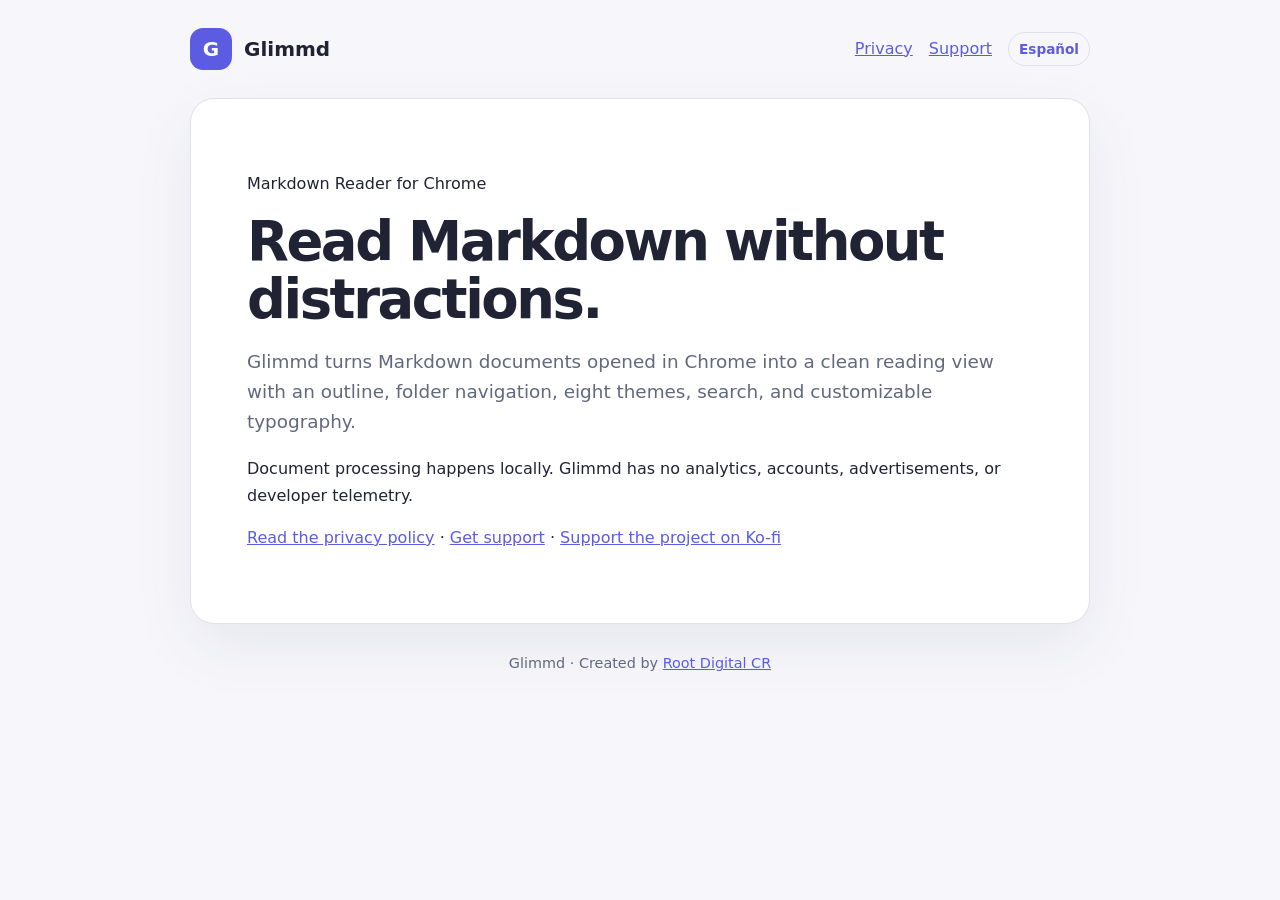
==== index.html @ d83b4c37 "Add files via upload" ====
<!doctype html>
<html lang="en">
<head>
  <meta charset="utf-8">
  <meta name="viewport" content="width=device-width, initial-scale=1">
  <meta name="description" content="Official public information, privacy policy, and support for the Glimmd Chrome extension.">
  <title>Glimmd — Markdown Reader</title>
  <link rel="stylesheet" href="styles.css">
</head>
<body>
  <header>
    <a class="brand" href="index.html"><span class="mark">G</span><strong>Glimmd</strong></a>
    <nav><a href="privacy.html">Privacy</a><a href="support.html">Support</a><a class="language-link" href="es/" lang="es">Español</a></nav>
  </header>
  <main>
    <p>Markdown Reader for Chrome</p>
    <h1>Read Markdown without distractions.</h1>
    <p class="lead">Glimmd turns Markdown documents opened in Chrome into a clean reading view with an outline, folder navigation, eight themes, search, and customizable typography.</p>
    <p>Document processing happens locally. Glimmd has no analytics, accounts, advertisements, or developer telemetry.</p>
    <p><a href="privacy.html">Read the privacy policy</a> · <a href="support.html">Get support</a> · <a href="https://ko-fi.com/rootdigitalcr" rel="noopener noreferrer">Support the project on Ko-fi</a></p>
  </main>
  <footer>Glimmd · Created by <a href="https://root-cr.com/" rel="noopener noreferrer">Root Digital CR</a></footer>
</body>
</html>
---- styles.css ----
:root {
  color-scheme: light dark;
  --bg: #f7f7fb;
  --card: #ffffff;
  --text: #202334;
  --muted: #62687d;
  --line: #dfe1eb;
  --accent: #5b5ce2;
  font-family: Inter, ui-sans-serif, system-ui, -apple-system, BlinkMacSystemFont, "Segoe UI", sans-serif;
}

* { box-sizing: border-box; }
body { margin: 0; background: var(--bg); color: var(--text); line-height: 1.65; }
header, main, footer { width: min(900px, calc(100% - 32px)); margin-inline: auto; }
header { display: flex; align-items: center; justify-content: space-between; gap: 20px; padding: 28px 0; }
.brand { display: flex; align-items: center; gap: 12px; color: inherit; text-decoration: none; font-size: 1.25rem; }
.mark { display: grid; place-items: center; width: 42px; height: 42px; border-radius: 13px; background: var(--accent); color: #fff; font-weight: 800; }
nav { display: flex; align-items: center; flex-wrap: wrap; gap: 16px; }
nav a, main a, footer a { color: var(--accent); }
.language-link { padding: 5px 10px; border: 1px solid var(--line); border-radius: 999px; text-decoration: none; font-size: .85rem; font-weight: 700; }
main { padding: clamp(24px, 5vw, 56px); border: 1px solid var(--line); border-radius: 24px; background: var(--card); box-shadow: 0 22px 60px rgba(43, 45, 90, .08); }
h1 { margin: .2em 0 .35em; font-size: clamp(2rem, 5vw, 3.4rem); line-height: 1.05; letter-spacing: -.045em; }
h2 { margin-top: 2em; font-size: 1.35rem; }
.lead { color: var(--muted); font-size: 1.15rem; }
.notice { padding: 14px 18px; border-left: 4px solid var(--accent); border-radius: 8px; background: color-mix(in srgb, var(--accent) 8%, var(--card)); }
footer { padding: 28px 0 48px; color: var(--muted); font-size: .9rem; text-align: center; }

@media (prefers-color-scheme: dark) {
  :root { --bg: #101119; --card: #181a25; --text: #f1f2fa; --muted: #aeb2c7; --line: #303345; }
}

@media (max-width: 620px) {
  header { align-items: flex-start; flex-direction: column; }
  main { border-radius: 18px; }
}
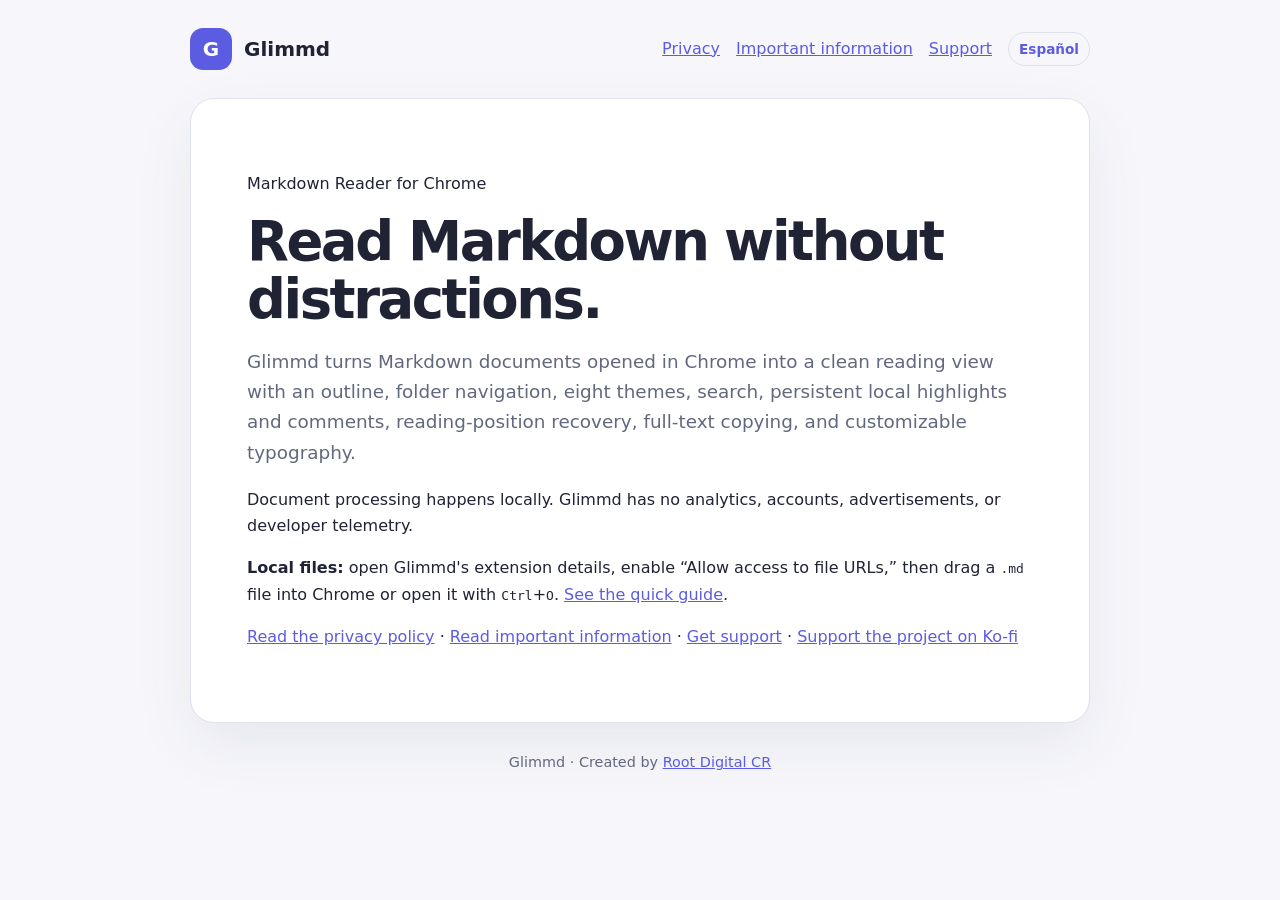
==== commit 15e0fea2: "Add files via upload" ====
--- a/index.html
+++ b/index.html
@@ -10,14 +10,15 @@
 <body>
   <header>
     <a class="brand" href="index.html"><span class="mark">G</span><strong>Glimmd</strong></a>
-    <nav><a href="privacy.html">Privacy</a><a href="support.html">Support</a><a class="language-link" href="es/" lang="es">Español</a></nav>
+    <nav><a href="privacy.html">Privacy</a><a href="important-information.html">Important information</a><a href="support.html">Support</a><a class="language-link" href="es/" lang="es">Español</a></nav>
   </header>
   <main>
     <p>Markdown Reader for Chrome</p>
     <h1>Read Markdown without distractions.</h1>
-    <p class="lead">Glimmd turns Markdown documents opened in Chrome into a clean reading view with an outline, folder navigation, eight themes, search, and customizable typography.</p>
+    <p class="lead">Glimmd turns Markdown documents opened in Chrome into a clean reading view with an outline, folder navigation, eight themes, search, persistent local highlights and comments, reading-position recovery, full-text copying, and customizable typography.</p>
     <p>Document processing happens locally. Glimmd has no analytics, accounts, advertisements, or developer telemetry.</p>
-    <p><a href="privacy.html">Read the privacy policy</a> · <a href="support.html">Get support</a> · <a href="https://ko-fi.com/rootdigitalcr" rel="noopener noreferrer">Support the project on Ko-fi</a></p>
+    <p><strong>Local files:</strong> open Glimmd's extension details, enable “Allow access to file URLs,” then drag a <code>.md</code> file into Chrome or open it with <kbd>Ctrl</kbd>+<kbd>O</kbd>. <a href="support.html">See the quick guide</a>.</p>
+    <p><a href="privacy.html">Read the privacy policy</a> · <a href="important-information.html">Read important information</a> · <a href="support.html">Get support</a> · <a href="https://ko-fi.com/rootdigitalcr" rel="noopener noreferrer">Support the project on Ko-fi</a></p>
   </main>
   <footer>Glimmd · Created by <a href="https://root-cr.com/" rel="noopener noreferrer">Root Digital CR</a></footer>
 </body>
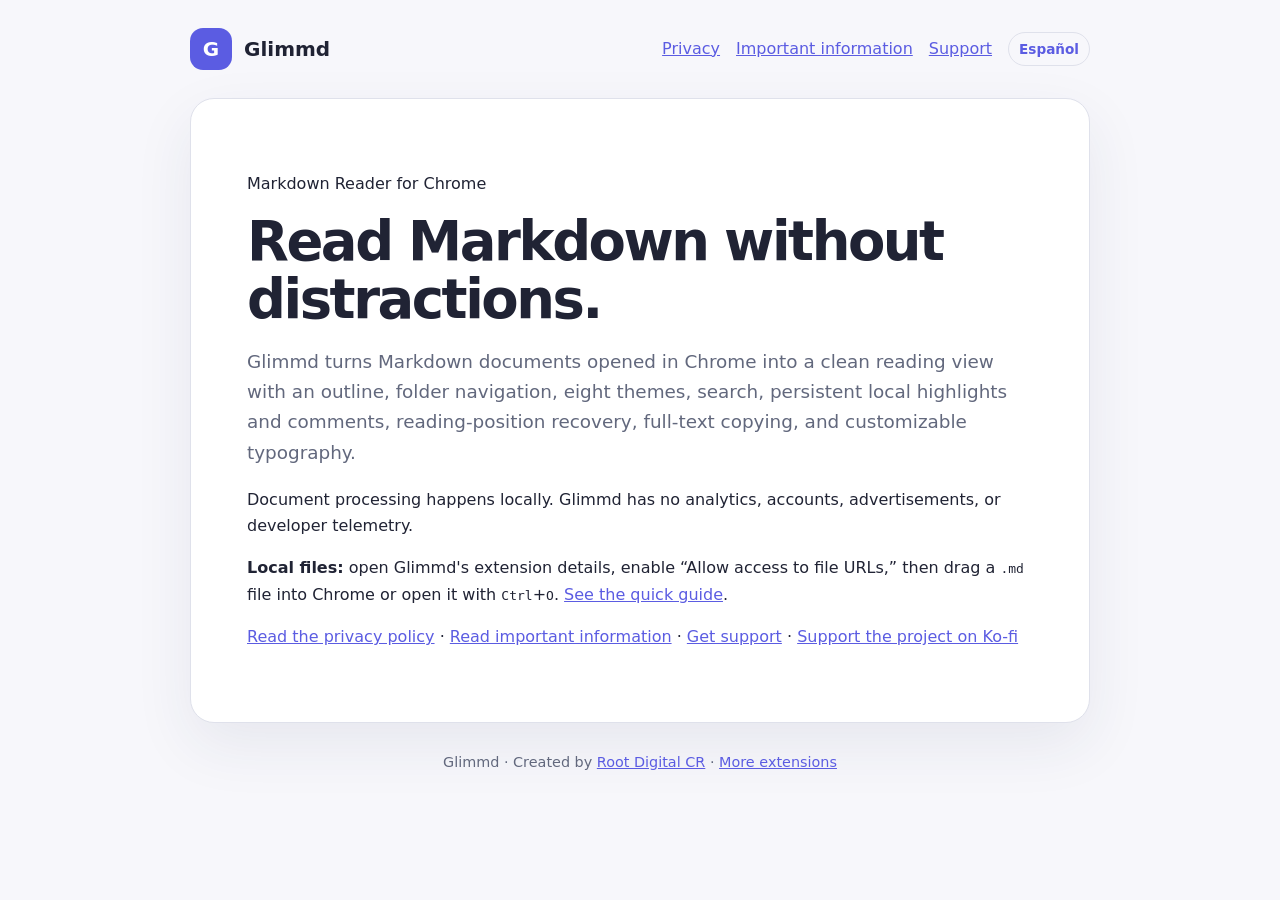
==== commit c3316442: "Actualizar el sitio de Glimmd 2.3.3" ====
--- a/index.html
+++ b/index.html
@@ -20,6 +20,6 @@
     <p><strong>Local files:</strong> open Glimmd's extension details, enable “Allow access to file URLs,” then drag a <code>.md</code> file into Chrome or open it with <kbd>Ctrl</kbd>+<kbd>O</kbd>. <a href="support.html">See the quick guide</a>.</p>
     <p><a href="privacy.html">Read the privacy policy</a> · <a href="important-information.html">Read important information</a> · <a href="support.html">Get support</a> · <a href="https://ko-fi.com/rootdigitalcr" rel="noopener noreferrer">Support the project on Ko-fi</a></p>
   </main>
-  <footer>Glimmd · Created by <a href="https://root-cr.com/" rel="noopener noreferrer">Root Digital CR</a></footer>
+  <footer>Glimmd · Created by <a href="https://root-cr.com/" rel="noopener noreferrer">Root Digital CR</a> · <a href="https://root-cr.com/extensions" target="_blank" rel="noopener noreferrer" referrerpolicy="no-referrer">More extensions</a></footer>
 </body>
 </html>
